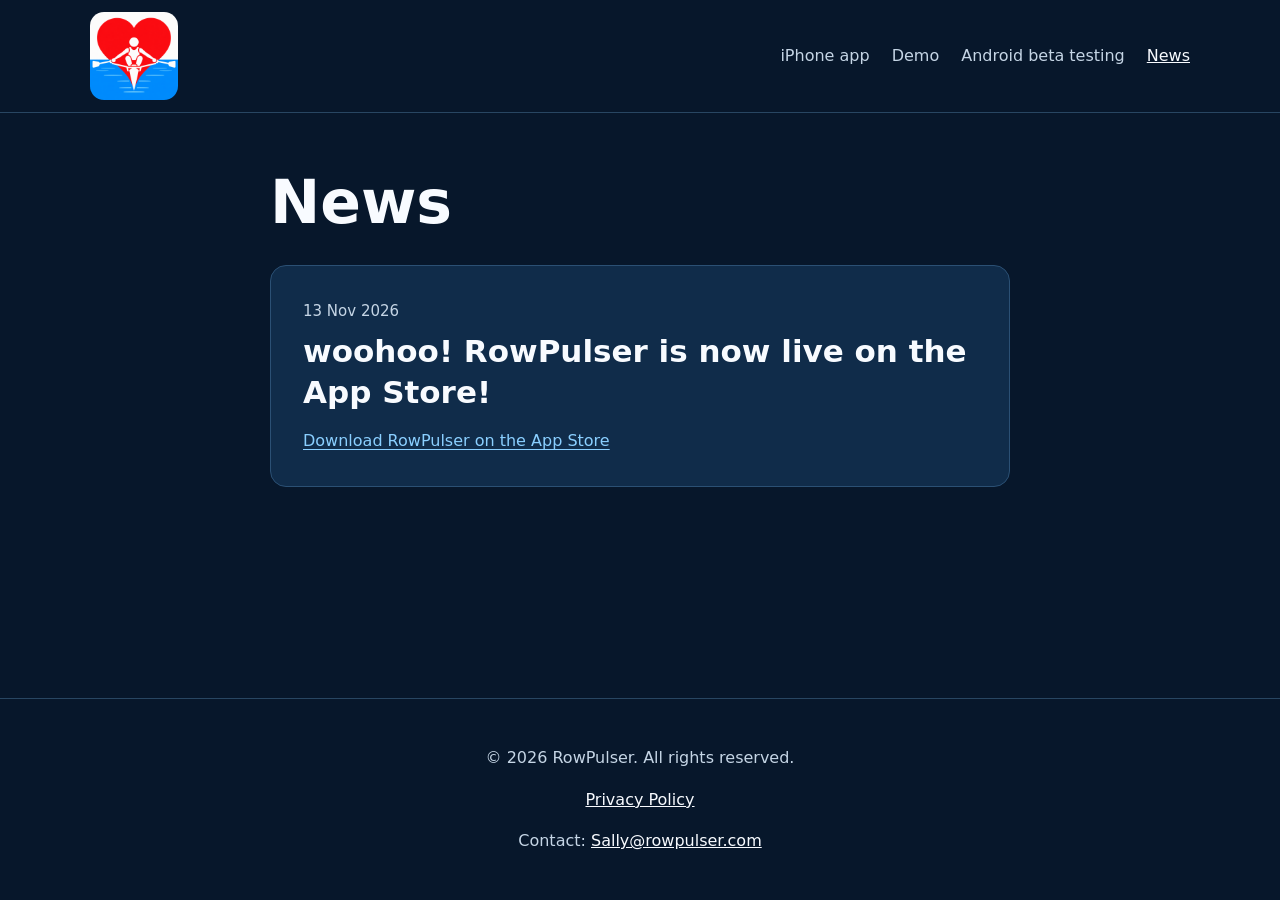
==== news/index.html @ d303f850 "Add RowPulser News and App Store launch post" ====
<!doctype html>
<html lang="en">
<head>
<meta charset="utf-8">
<meta name="viewport" content="width=device-width,initial-scale=1">
<meta name="description" content="RowPulser news, app launches and updates.">
<title>News | RowPulser</title>
<link rel="canonical" href="https://rowpulser.com/news/">
<link rel="icon" type="image/png" href="/rowpulser-logo.png">
<style>
:root {
  color-scheme: dark;
  --bg: #07172b;
  --panel: #102c4a;
  --text: #f8fbff;
  --muted: #c5d5e5;
}
* { box-sizing: border-box; }
body {
  min-height: 100vh;
  margin: 0;
  display: flex;
  flex-direction: column;
  background: var(--bg);
  color: var(--text);
  font: 16px/1.6 system-ui, -apple-system, Arial, sans-serif;
}
header {
  display: flex;
  align-items: center;
  justify-content: space-between;
  gap: 20px;
  padding: 12px max(5%, calc((100% - 1100px) / 2));
  border-bottom: 1px solid #284662;
}
.brand img {
  display: block;
  width: 88px;
  height: 88px;
  object-fit: contain;
  border-radius: 14px;
}
nav { display: flex; flex-wrap: wrap; gap: 12px 22px; }
nav a { color: var(--muted); text-decoration: none; }
nav a:hover, nav a[aria-current="page"] { color: var(--text); text-decoration: underline; }
main { flex: 1; width: min(90%, 740px); margin: 0 auto; padding: 56px 0 72px; }
h1 { font-size: clamp(34px, 5vw, 60px); line-height: 1.13; margin: 0 0 28px; }
article { background: var(--panel); border: 1px solid #2b5074; border-radius: 16px; padding: clamp(20px, 4vw, 32px); }
article + article { margin-top: 20px; }
time { color: var(--muted); font-size: 15px; }
h2 { font-size: clamp(23px, 4vw, 31px); line-height: 1.3; margin: 8px 0 16px; }
article p { margin: 0; }
article a { color: #8acfff; text-underline-offset: 3px; }
footer { padding: 30px 15px; text-align: center; border-top: 1px solid #284662; color: var(--muted); }
footer a { color: var(--text); }
@media (max-width: 640px) {
  header { flex-direction: column; }
  .brand img { width: 60px; height: 60px; }
  nav { justify-content: center; gap: 12px 15px; }
  main { padding: 36px 0 48px; }
}
</style>
</head>
<body>
<header>
  <a class="brand" href="/" aria-label="RowPulser home"><img src="/rowpulser-logo.png" alt="RowPulser rowing heart logo"></a>
  <nav aria-label="Main navigation"><a href="https://apps.apple.com/ie/app/rowpulser/id6817870155" target="_blank" rel="noopener noreferrer">iPhone app</a><a href="/#demo">Demo</a><a href="/#feedback">Android beta testing</a><a href="/news/" aria-current="page">News</a></nav>
</header>
<main>
  <h1>News</h1>
  <article id="app-store-launch">
    <time datetime="2026-11-13">13 Nov 2026</time>
    <h2>woohoo! RowPulser is now live on the App Store!</h2>
    <p><a href="https://apps.apple.com/ie/app/rowpulser/id6817870155">Download RowPulser on the App Store</a></p>
  </article>
</main>
<footer><p>© 2026 RowPulser. All rights reserved.</p><p><a href="/privacy.html">Privacy Policy</a></p><p>Contact: <a href="mailto:Sally@rowpulser.com">Sally@rowpulser.com</a></p></footer>
</body>
</html>
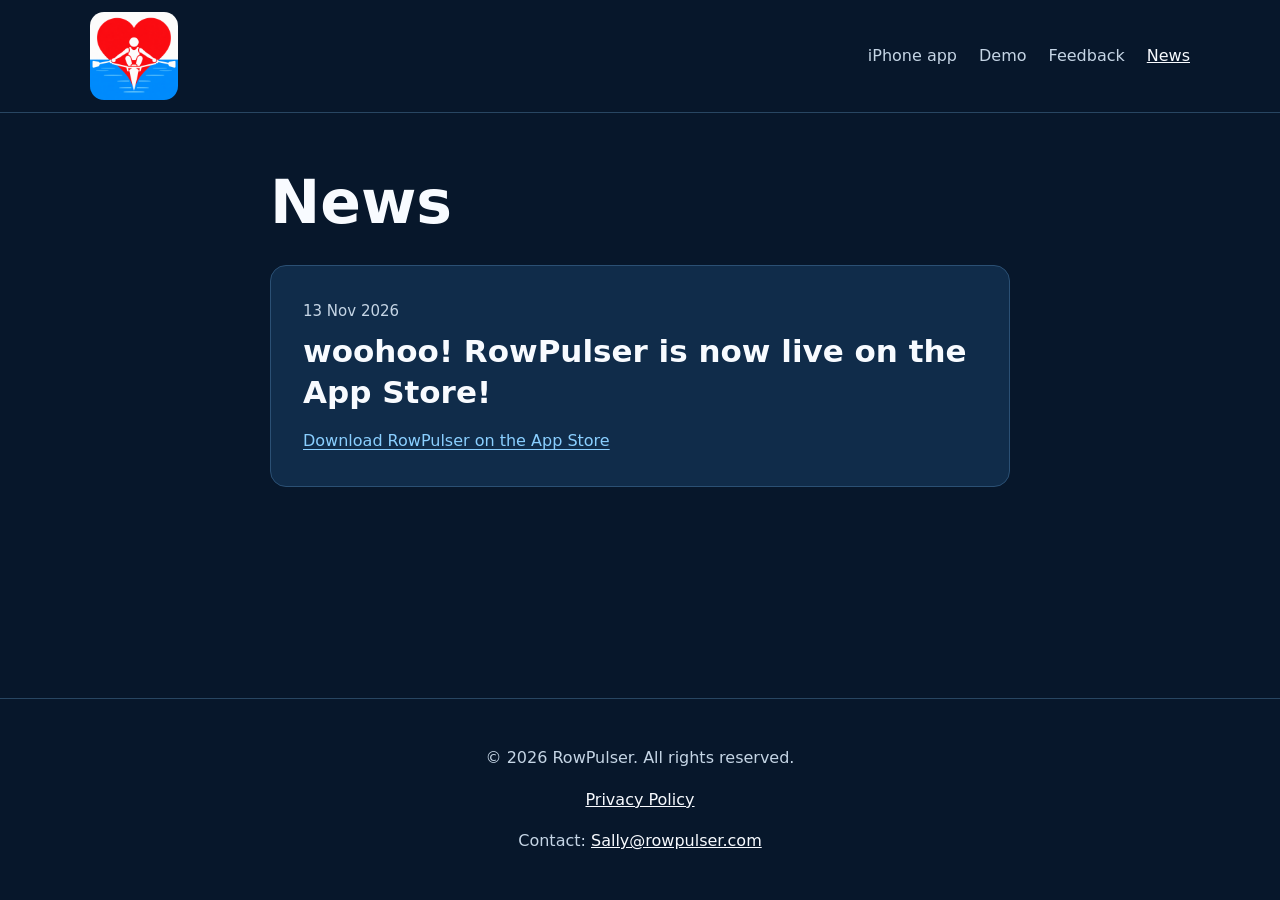
==== commit ab6c48e3: "Restore RowPulser feedback and feature request form" ====
--- a/news/index.html
+++ b/news/index.html
@@ -64,7 +64,7 @@
 <body>
 <header>
   <a class="brand" href="/" aria-label="RowPulser home"><img src="/rowpulser-logo.png" alt="RowPulser rowing heart logo"></a>
-  <nav aria-label="Main navigation"><a href="https://apps.apple.com/ie/app/rowpulser/id6817870155" target="_blank" rel="noopener noreferrer">iPhone app</a><a href="/#demo">Demo</a><a href="/#feedback">Android beta testing</a><a href="/news/" aria-current="page">News</a></nav>
+  <nav aria-label="Main navigation"><a href="https://apps.apple.com/ie/app/rowpulser/id6817870155" target="_blank" rel="noopener noreferrer">iPhone app</a><a href="/#demo">Demo</a><a href="/#feedback">Feedback</a><a href="/news/" aria-current="page">News</a></nav>
 </header>
 <main>
   <h1>News</h1>
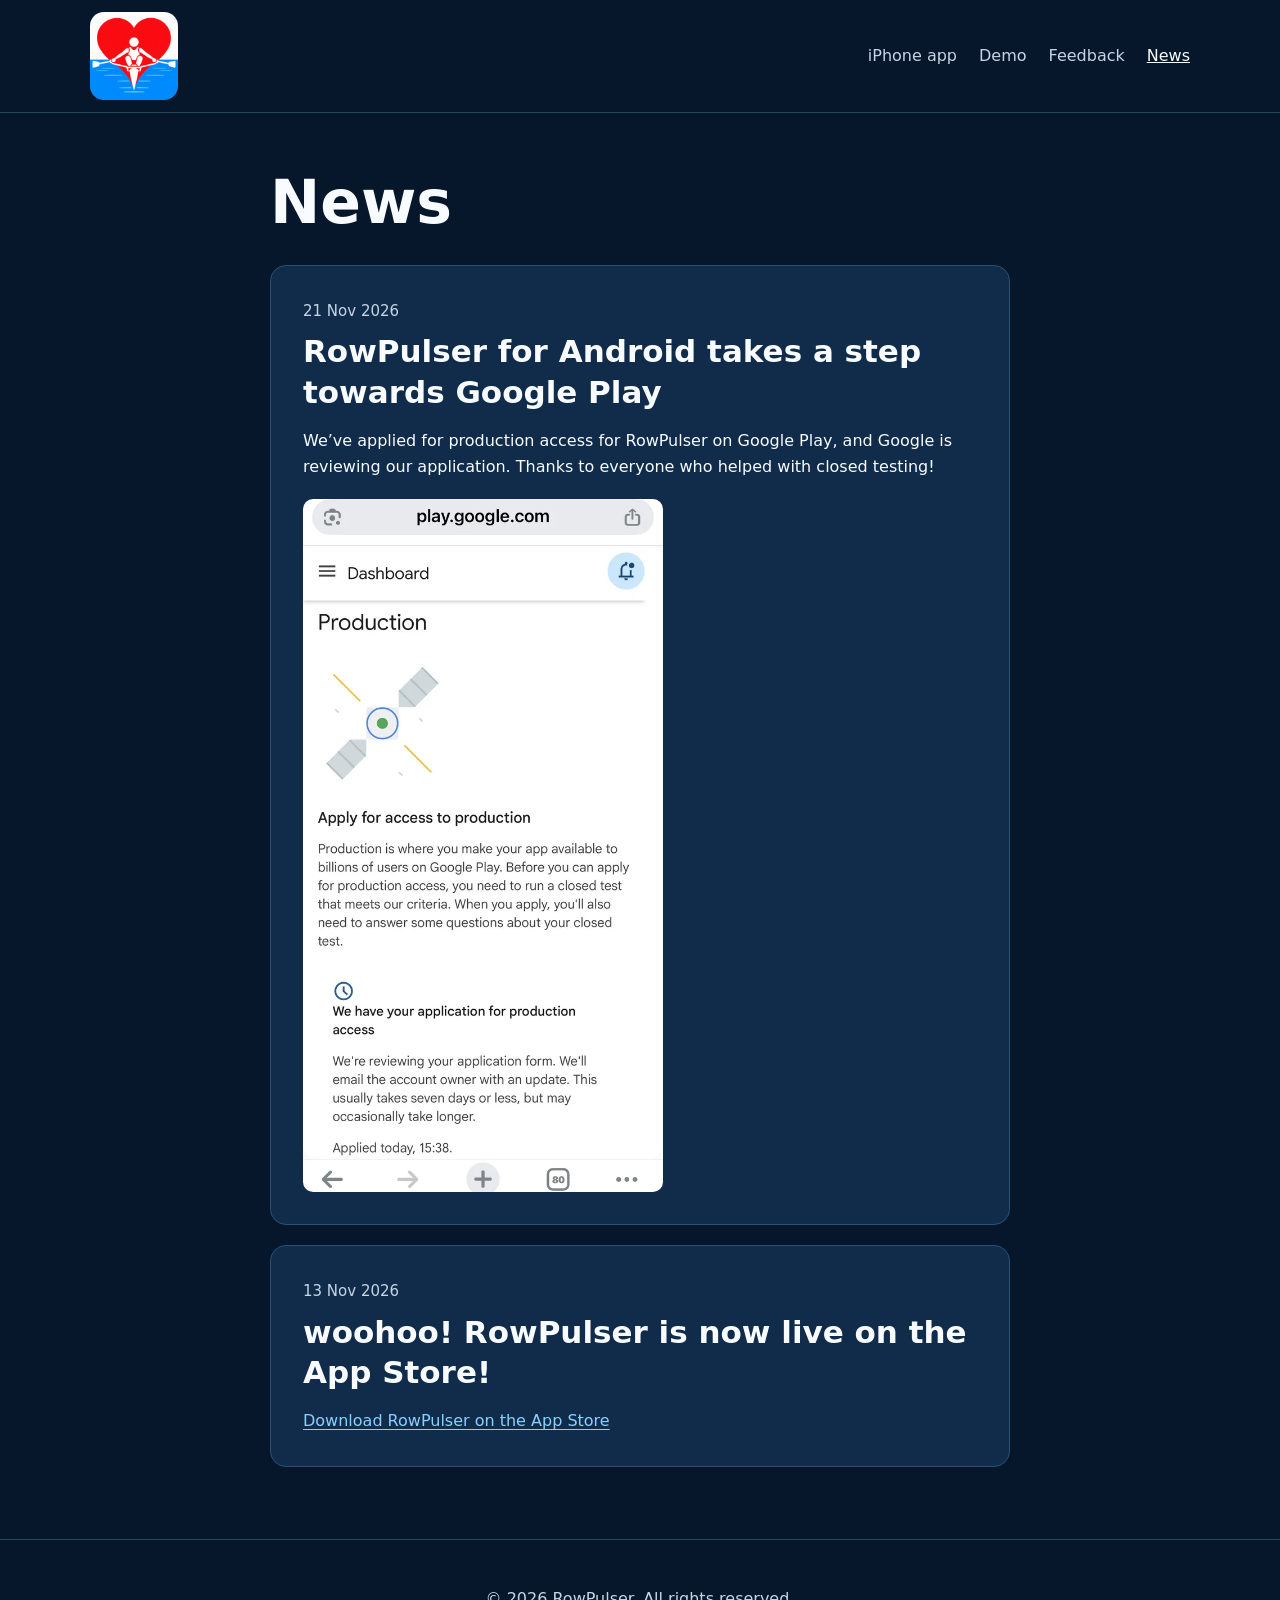
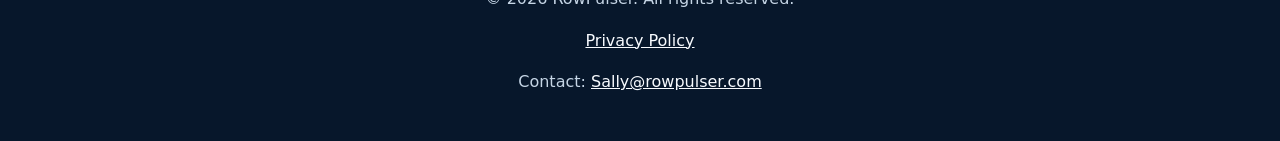
==== commit d8ed7627: "Announce RowPulser Google Play production access application" ====
--- a/news/index.html
+++ b/news/index.html
@@ -50,6 +50,8 @@
 time { color: var(--muted); font-size: 15px; }
 h2 { font-size: clamp(23px, 4vw, 31px); line-height: 1.3; margin: 8px 0 16px; }
 article p { margin: 0; }
+.news-image { display: block; width: min(100%, 360px); margin-top: 20px; }
+.news-image img { display: block; width: 100%; height: auto; border-radius: 10px; }
 article a { color: #8acfff; text-underline-offset: 3px; }
 footer { padding: 30px 15px; text-align: center; border-top: 1px solid #284662; color: var(--muted); }
 footer a { color: var(--text); }
@@ -68,6 +70,12 @@
 </header>
 <main>
   <h1>News</h1>
+  <article id="android-submitted">
+    <time datetime="2026-11-21">21 Nov 2026</time>
+    <h2>RowPulser for Android takes a step towards Google Play</h2>
+    <p>We’ve applied for production access for RowPulser on Google Play, and Google is reviewing our application. Thanks to everyone who helped with closed testing!</p>
+    <a class="news-image" href="/news/android-production-access.webp" aria-label="Open the Google Play Console screenshot"><img src="/news/android-production-access.webp" alt="Google Play Console confirms it received and is reviewing the production access application." width="640" height="1232"></a>
+  </article>
   <article id="app-store-launch">
     <time datetime="2026-11-13">13 Nov 2026</time>
     <h2>woohoo! RowPulser is now live on the App Store!</h2>
